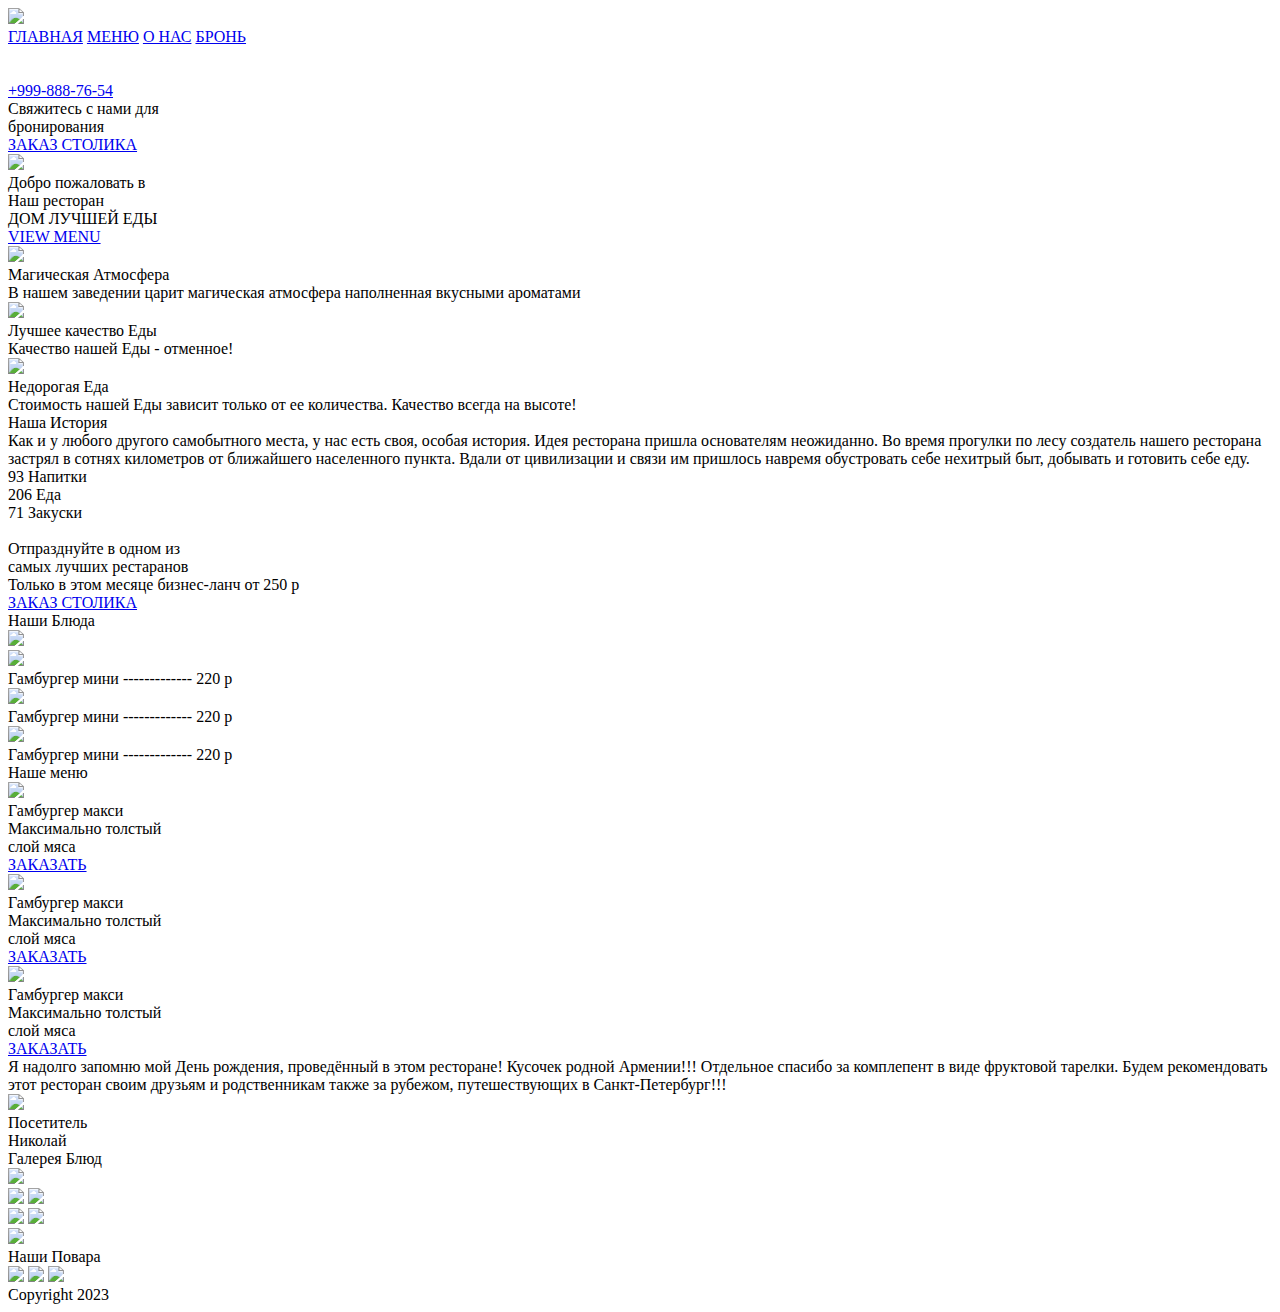
==== index.html @ fa875f60 "Add files via upload" ====
<!DOCTYPE html>
<html>
	<head>
		<meta charset="utf-8">
        <link rel="preconnect" href="https://fonts.googleapis.com">
        <link rel="preconnect" href="https://fonts.gstatic.com" crossorigin>
        <link href="https://fonts.googleapis.com/css2?family=Open+Sans:wght@300;400;500;600;700&display=swap" rel="stylesheet">
		<link rel="preconnect" href="https://fonts.googleapis.com">
        <link rel="preconnect" href="https://fonts.gstatic.com" crossorigin>
        <link href="https://fonts.googleapis.com/css2?family=Open+Sans:wght@300;400;500;600;700&family=Tinos:wght@400;700&display=swap" rel="stylesheet">
        <link rel="preconnect" href="https://fonts.googleapis.com">
        <link rel="preconnect" href="https://fonts.gstatic.com" crossorigin>
        <link href="https://fonts.googleapis.com/css2?family=Open+Sans:ital@1&display=swap" rel="stylesheet">
        <link rel="icon" type="images/x-icon" href="icon2.icon"> 
        <title>Ресторан</title>
    <link rel="stylesheet"
    href="Restoran.css">   
	</head>
	<body>
        <div class="header">
            <div class="container">
                <div class="header-line">
                    <div class="header-logo">
                        <img src="logo.png" >
                    </div>

                    <div class="nav">
                        <a class="nav-item" href="@">ГЛАВНАЯ</a>
                        <a class="nav-item" href="@">МЕНЮ</a>
                        <a class="nav-item" href="@">О НАС</a>
                        <a class="nav-item" href="@">БРОНЬ</a>
                    </div>

                    <div class="cart">
                        <a href="@">
                            <img class="cart-img" src="cart.png" alt="">
                        </a>

                    </div>

                    <div class="phone">
                        <div class="phome-holder">
                            <div class="phone-img">
                                <img src="phone.png" alt="">
                            </div>

                            <div class="number"><a class="num" href="@">
                                +999-888-76-54</a>
                            </div>
                        </div>

                        <div class="phone-text">
                            Свяжитесь с нами для <br> бронирования
                        </div>
                    </div>

                    <div class="btn">
                        <a class="button" href="@">ЗАКАЗ СТОЛИКА</a>
                    </div>

                    <div class="burger-menu">
                        <a href="">
                            <img src="burger-img.png.png">
                        </a>
                    </div>
                </div>

                <div class="header-down">
                    <div class="header-title">
                        Добро пожаловать в

                        <div class="header-subtitle">
                            Наш ресторан
                        </div>

                        <div class="header-suptitle">
                            ДОМ ЛУЧШЕЙ ЕДЫ
                        </div>

                        <div class="header-bth">
                        <a href="@" class="header-button">VIEW MENU</a>
                        </div>   
                    </div>

                </div>
            </div>
        </div>

        <div class="cards">
            <div class="container">

                <div class="cards-holder">

                    <div class="card">

                        <div class="card-image">
                            <img class="card-img" src="card.png">
                        </div>

                        <div class="card-title">
                            Магическая <span>Атмосфера</span>
                        </div>

                        <div class="card-desc">
                            В нашем заведении царит магическая 
                            атмосфера наполненная вкусными ароматами
                        </div>   
                    </div>

                    <div class="card">

                        <div class="card-image">
                            <img class="card-img" src="card.png">
                        </div>

                        <div class="card-title">
                            Лучшее качество <span>Еды</span>
                        </div>

                        <div class="card-desc">
                            Качество нашей 
                            Еды - отменное!                            
                        </div>   
                    </div>
                    
                    <div class="card">

                        <div class="card-image">
                            <img class="card-img" src="card.png">
                        </div>

                        <div class="card-title">
                            Недорогая <span>Еда</span>
                        </div>

                        <div class="card-desc">
                            Стоимость нашей Еды
                            зависит только от ее
                            количества. Качество
                            всегда на высоте!                            
                        </div>   
                    </div>
                </div>                       
            </div>  

        </div>

        <div class="history">

            <div class="container">

                <div class="history-holder">

                    <div class="history-info">

                        <div class="history-title">
                            Наша <span>История</span>
                        </div>

                        <div class="history-desc">
                            Как и у любого другого самобытного места, у нас есть своя, особая история. 
                            Идея ресторана пришла основателям неожиданно. 
                            Во время прогулки по лесу создатель нашего ресторана застрял 
                            в сотнях километров от ближайшего населенного пункта. 
                            Вдали от цивилизации и связи им пришлось навремя 
                            обустровать себе нехитрый быт, 
                            добывать и готовить себе еду.
                        </div>

                        <div class="history-number">

                            <div class="number-item">
                                93 <span>Напитки</span>
                            </div>

                            <div class="number-item">
                                206 <span>Еда</span>
                            </div>
                            
                            <div class="number-item">
                                71 <span>Закуски</span>
                            </div>
                        </div>    
                    </div>

                    <div class="history-images">
                        <img class="imgages-1" src="1.jpg" alt="" >
                        <img class="imgages-2" src="2.jpg" alt="" >
                        <img class="imgages-3" src="3.jpg" alt="" >
                    </div>
                </div>    
            </div>
            
        </div>

        <div class="black-block">

            <div class="container">

                <div class="block-holder">

                    <div class="left">
                        <div class="left-title">
                            Отпразднуйте в одном из <br> самых лучших рестаранов
                        </div>
                        <div class="left-text">
                            Только в этом месяце бизнес-ланч от 250 р
                        </div>
                    </div>

                    <div class="right">
                        <div class="right-button">
                            <a href="#" class="right-btn">ЗАКАЗ СТОЛИКА</a>
                        </div>
                    </div>

                </div>
            </div>

        </div>

        <div class="dishes">

            <div class="container">

                <div class="dishes-title">
                    Наши <span>Блюда</span>
                </div>

                <div class="burgers">
                    <div class="burgers-image">
                        <img src="pizza.jpg" class="pizza">
                    </div>

                    <div class="burgers-items">
                        <div class="burgers-item">
                            <img src="burger.jpg" class="burger">
                            <div class="burger-text">
                                Гамбургер мини -------------  220 р
                            </div>
                        </div>

                        <div class="burgers-item">
                            <img src="burger.jpg" class="burger">
                            <div class="burger-text">
                                Гамбургер мини -------------  220 р
                            </div>
                        </div>

                        <div class="burgers-item">
                            <img src="burger.jpg" class="burger">
                            <div class="burger-text">
                                Гамбургер мини -------------  220 р
                            </div>
                        </div>
                        
                    </div>
                </div>
            </div>

        </div>
        <div class="menu">

            <div class="container">

                <div class="menu-title">
                    Наше меню
                </div>

                <div class="menu-items">

                    <div class="menu-item">
                        <div class="menu-image">
                            <img src="burger i.jpg" class="menu-img">
                        </div>

                        <div class="menu-text">
                            Гамбургер макси
                        </div>

                        <div class="menu-subtext">
                            Максимально толстый<br> слой мяса
                        </div>

                        <div class="menu-bottom">
                            <a href="@" class="menu-btn">ЗАКАЗАТЬ</a>
                        </div>
                    </div>

                    <div class="menu-item">
                        <div class="menu-image">
                            <img src="burger i.jpg" class="menu-img">
                            
                        </div>

                        <div class="menu-text">
                            Гамбургер макси
                        </div>

                        <div class="menu-subtext">
                            Максимально толстый<br> слой мяса
                        </div>

                        <div class="menu-bottom">
                            <a href="@" class="menu-btn">ЗАКАЗАТЬ</a>
                        </div>
                    </div>

                    <div class="menu-item">
                        <div class="menu-image">
                            <img src="burger i.jpg" class="menu-img">
                        </div>

                        <div class="menu-text">
                            Гамбургер макси
                        </div>

                        <div class="menu-subtext">
                            Максимально толстый<br> слой мяса
                        </div>

                        <div class="menu-bottom">
                            <a href="@" class="menu-btn">ЗАКАЗАТЬ</a>
                        </div>
                    </div>

                </div>

            </div>

        </div>
        <div class="coment">

            <div class="container">

                <div class="coment-text">
                    Я надолго запомню мой День рождения,
                     проведённый в этом ресторане! Кусочек родной Армении!!! 
                     Отдельное спасибо за комплепент в виде фруктовой тарелки. 
                     Будем рекомендовать этот ресторан 
                     своим друзьям и родственникам также за рубежом,
                     путешествующих в Санкт-Петербург!!!
                </div>

                <div class="coment-image">
                    <img src="face.png" class="coment-img">
                </div>

                <div class="coment-type">
                    Посетитель
                </div>

                <div class="coment-name">
                    Николай
                </div>
            </div>

        </div>
        <div class="galery">

            <div class="container">

                <div class="galery-title">
                    Галерея <span>Блюд</span>
                </div>

            </div>

            <div class="galery-content">

                <div class="galery-left">

                    <div class="galery-up">
                        <img class="img-gal high" src="10.jpg">
                    </div>

                    <div class="galery-down">
                        <img class="img-gal high" src="30.jpg">
                        <img class="img-gal" src="20.jpg">
                    </div>

                </div>

                <div class="galery-right">

                    <div class="galery-up">
                        <img class="img-gal" src="30.jpg">
                        <img class="img-gal" src="20.jpg">
                    </div>
                    
                    <div class="galery-down">
                        <img class="img-gal high" src="10.jpg"> 
                    </div>

                </div>

            </div>

        </div>
        <div class="cook">

            <div class="container">

                <div class="cook-title">
                    Наши <span>Повара</span>
                </div>

                <div class="cook-content">
                    <img src="1c.jpg">
                    <img src="2c.jpg">
                    <img src="3c.jpg">
                </div>

            </div>

        </div>
        <div class="footer">
            Copyright 2023
        </div>
    </body>
</html>
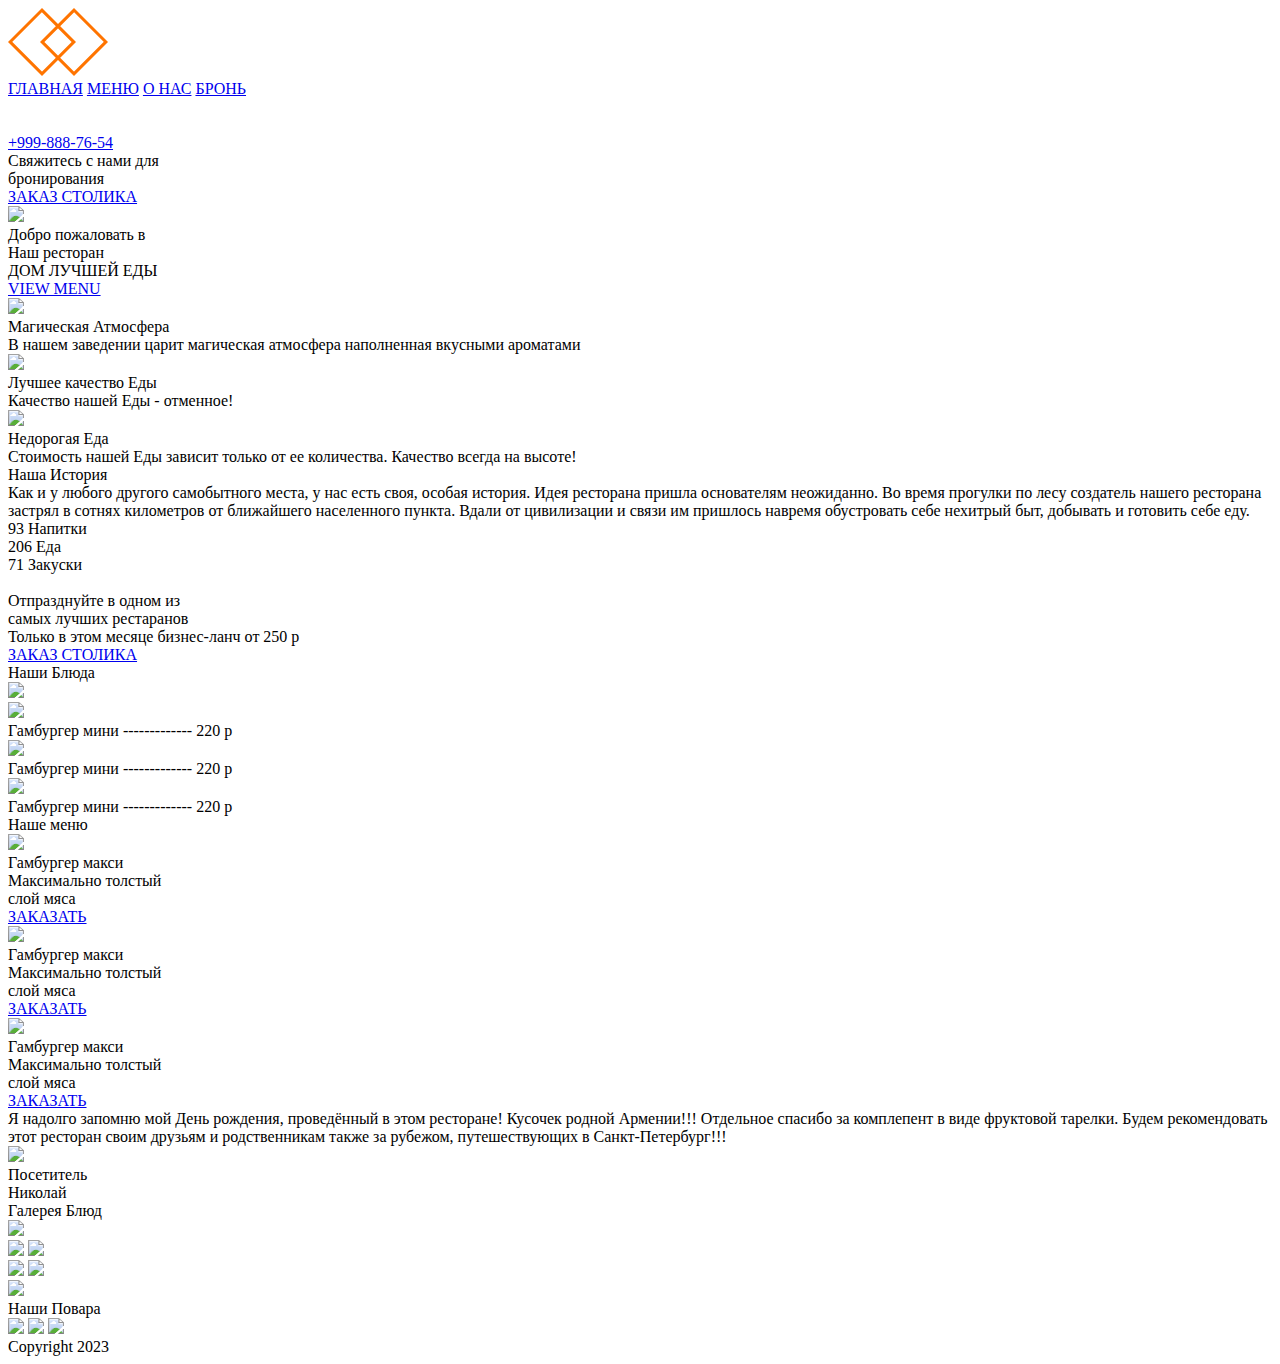
==== commit 6a982735: "Update index.html" ====
--- a/index.html
+++ b/index.html
@@ -14,14 +14,14 @@
         <link rel="icon" type="images/x-icon" href="icon2.icon"> 
         <title>Ресторан</title>
     <link rel="stylesheet"
-    href="Restoran.css">   
+    href="style.css">   
 	</head>
 	<body>
         <div class="header">
             <div class="container">
                 <div class="header-line">
                     <div class="header-logo">
-                        <img src="logo.png" >
+                        <img src="img/logo.png" >
                     </div>
 
                     <div class="nav">
@@ -418,4 +418,4 @@
             Copyright 2023
         </div>
     </body>
-</html>+</html>
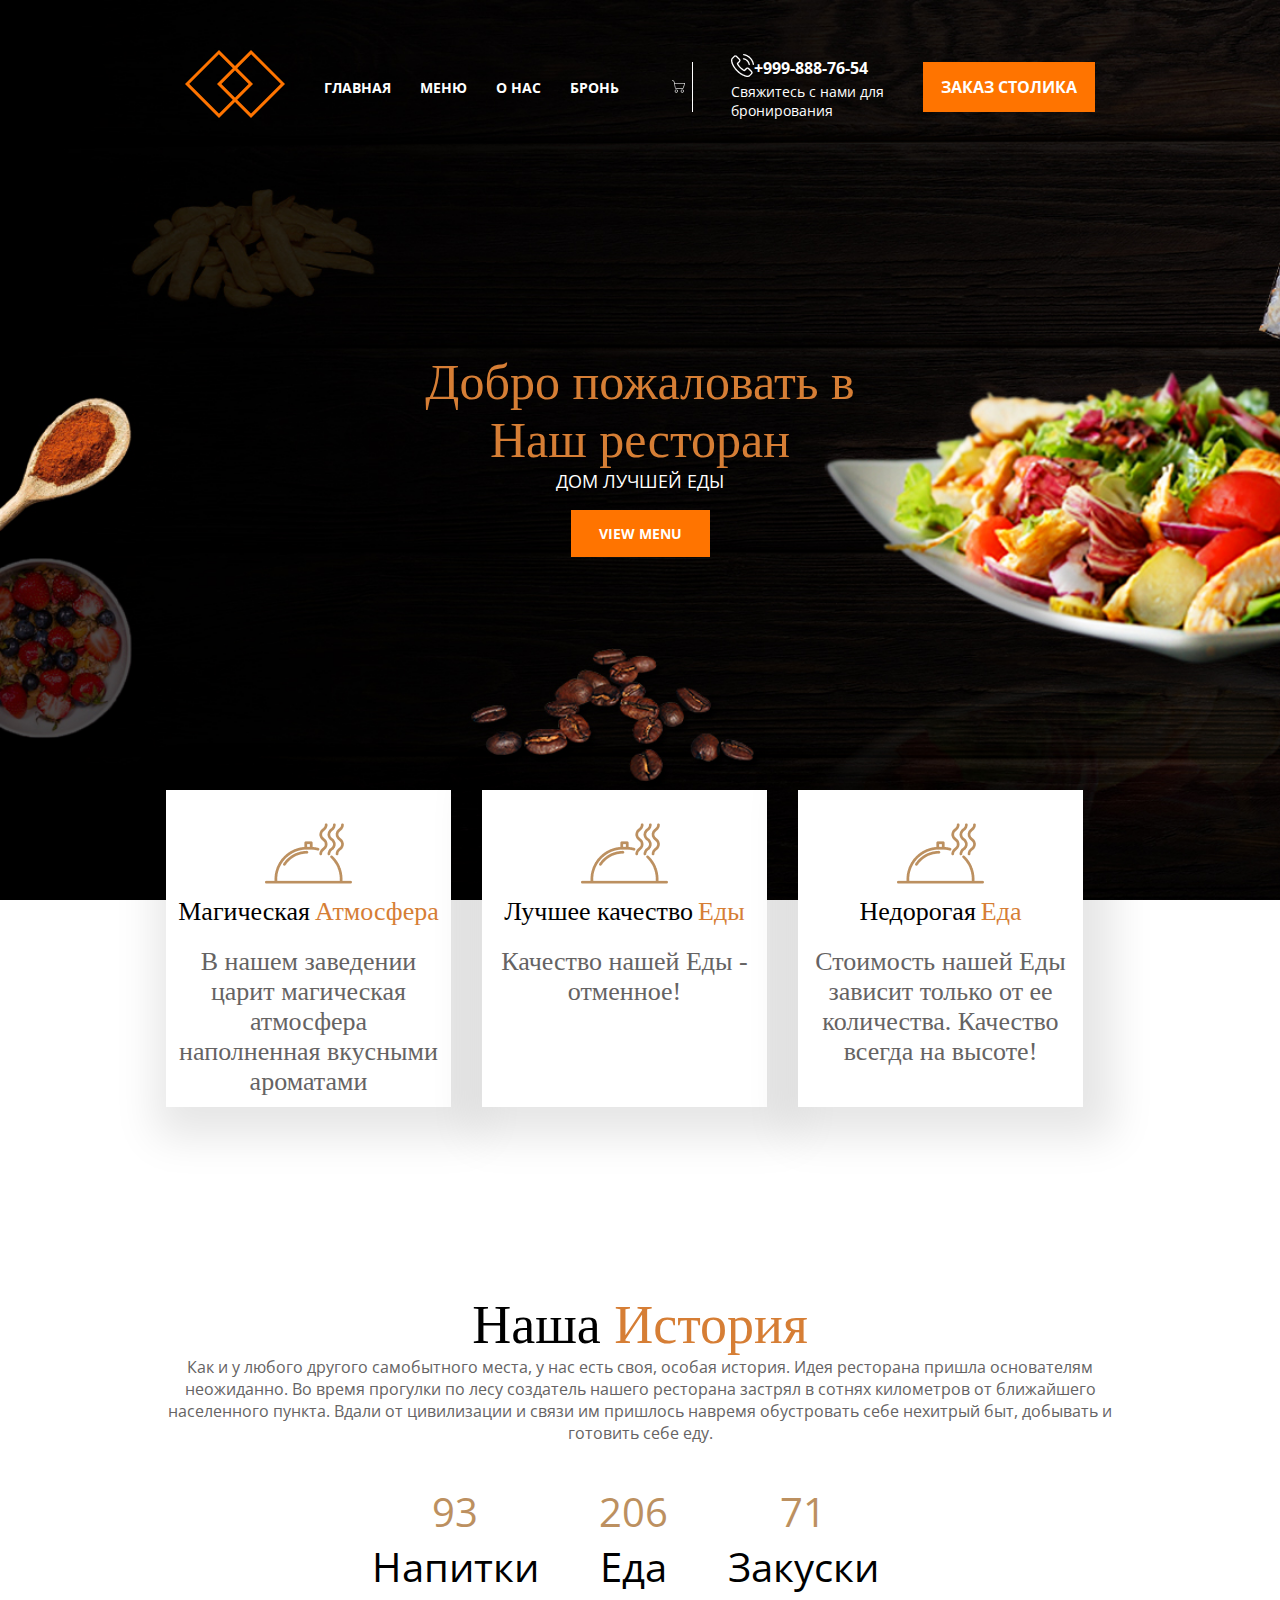
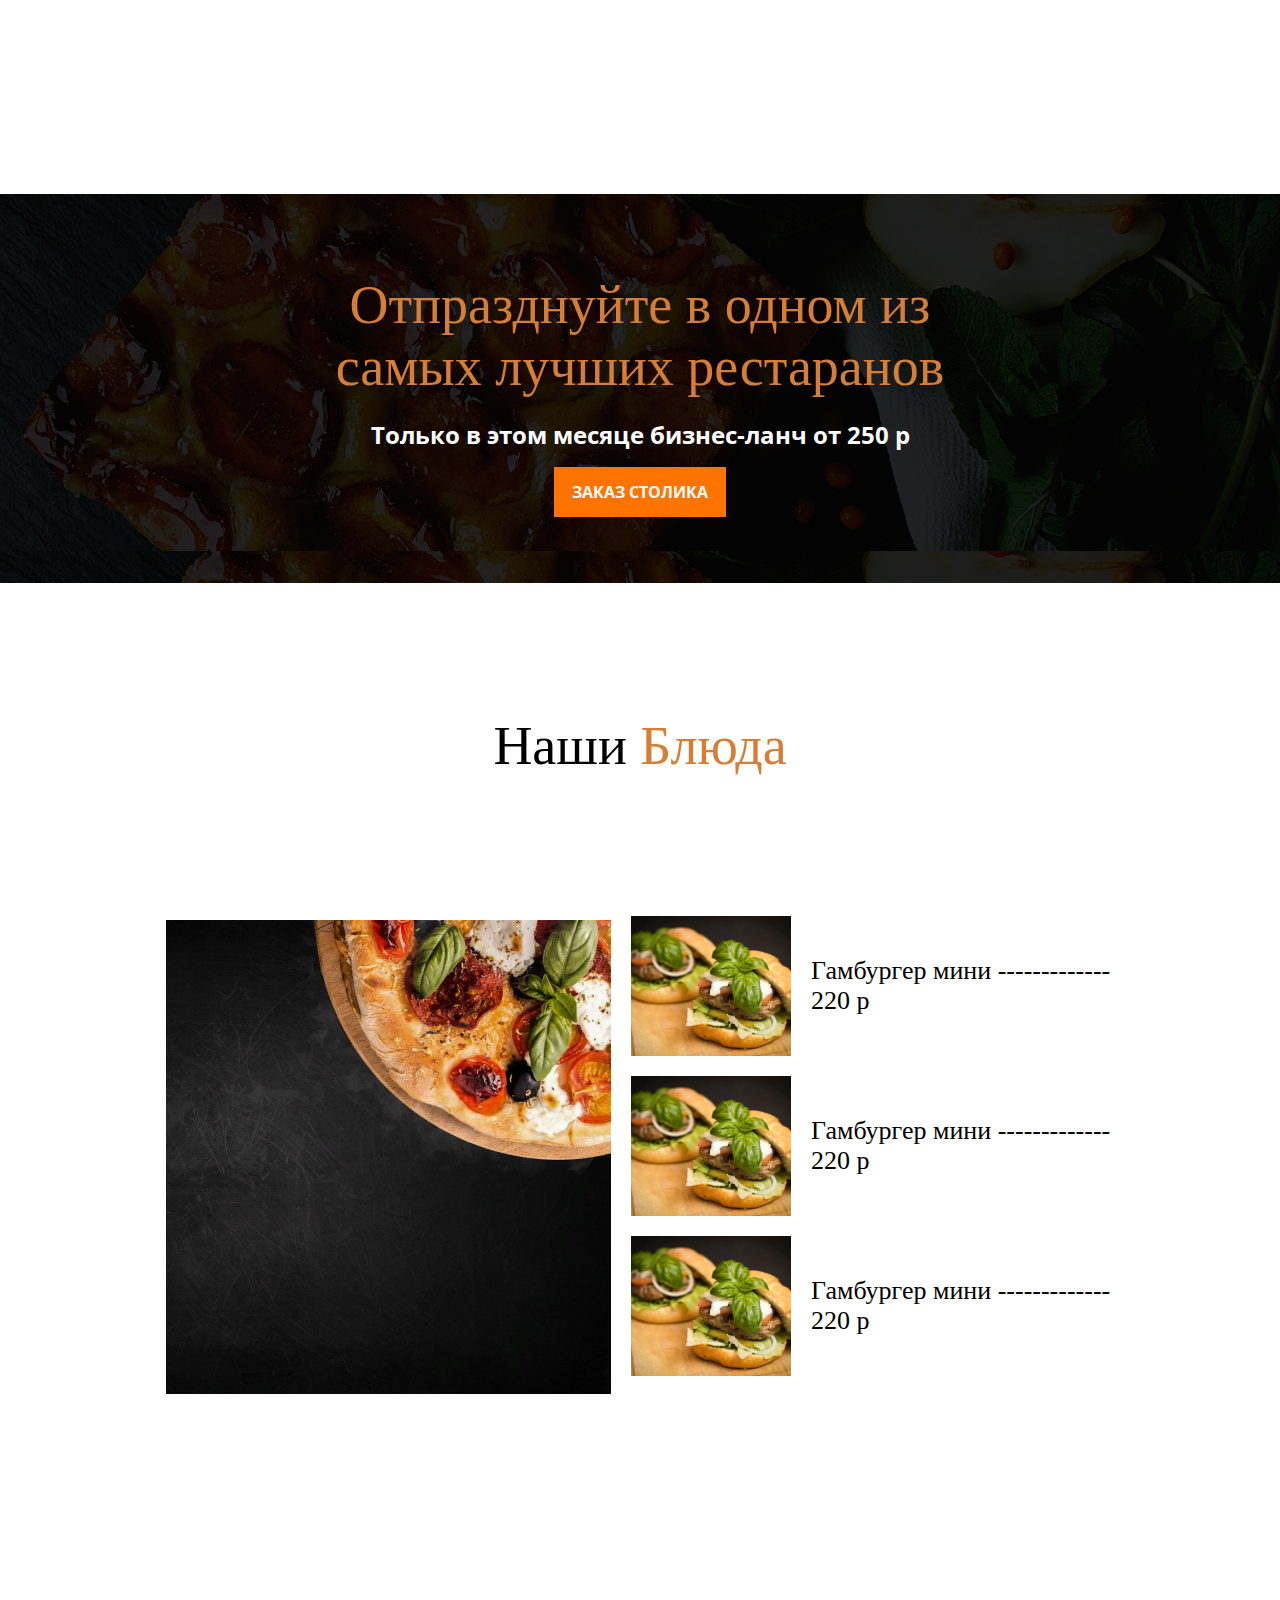
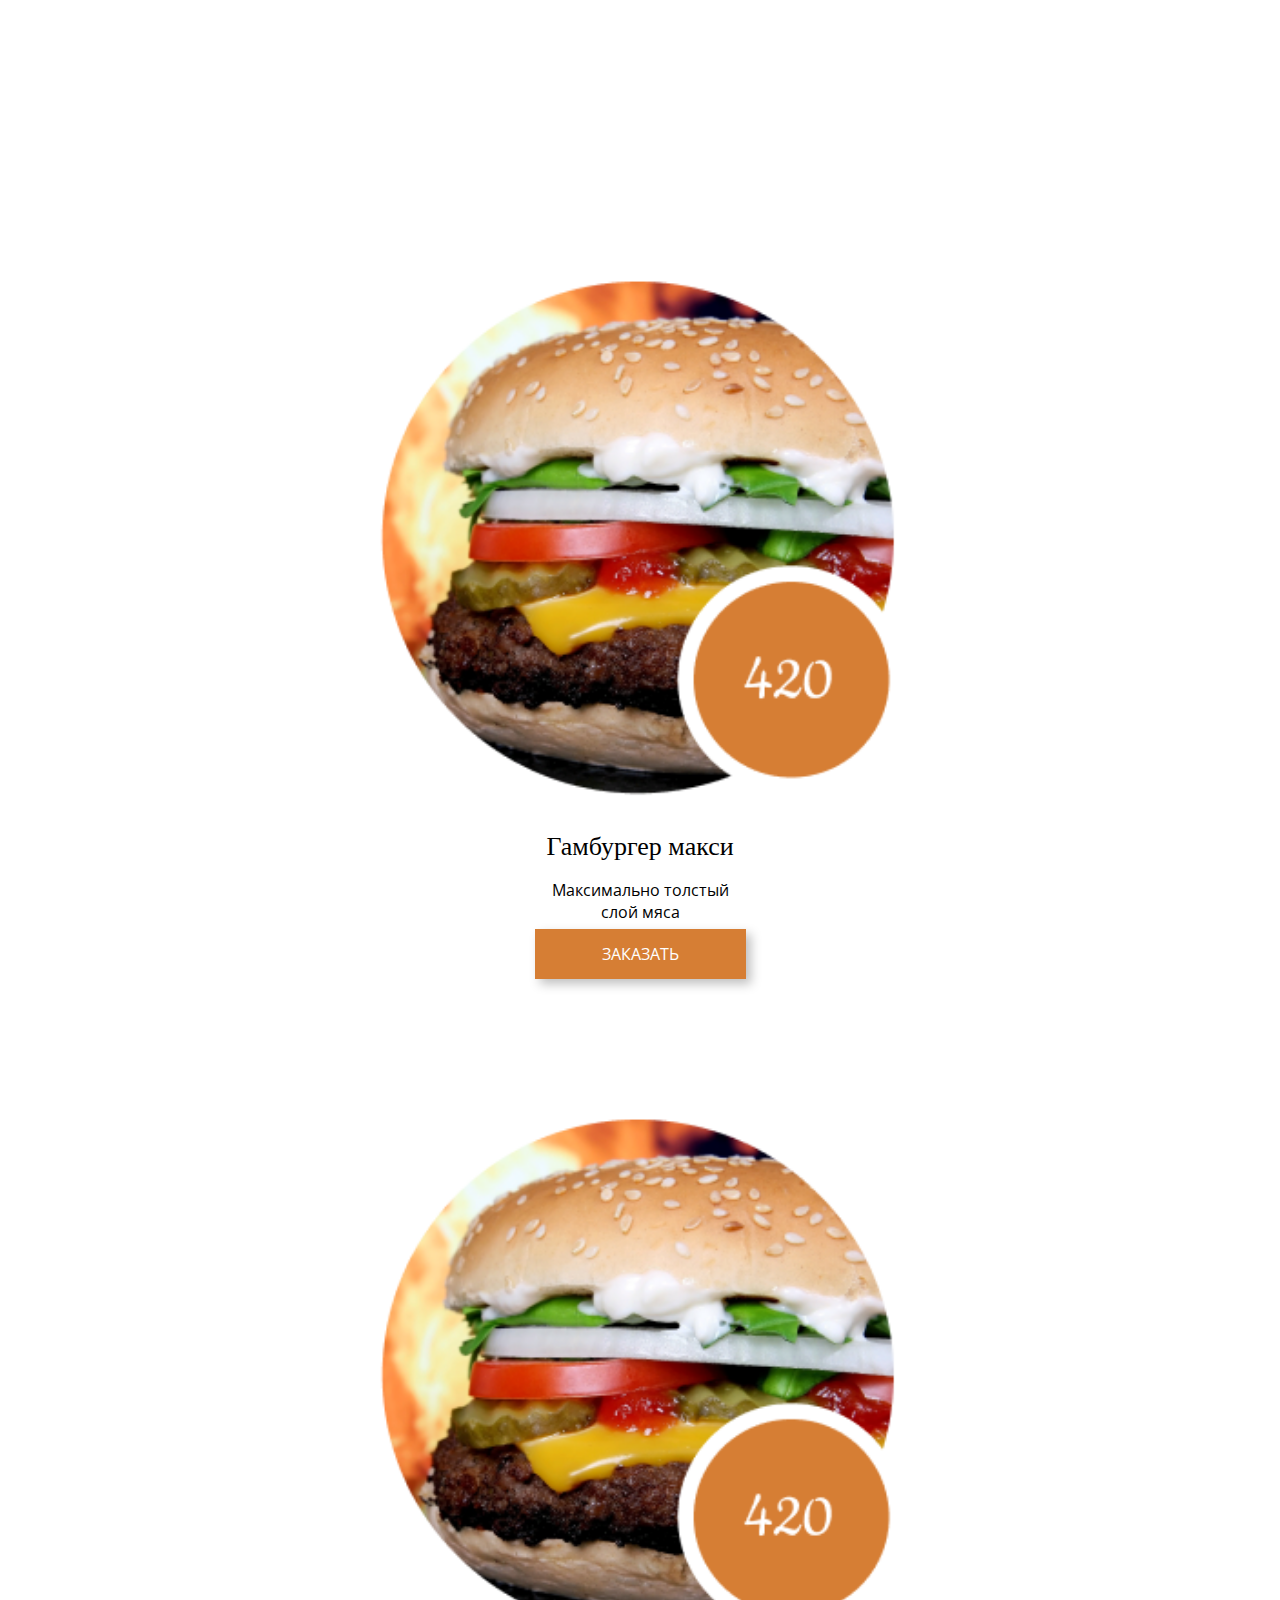
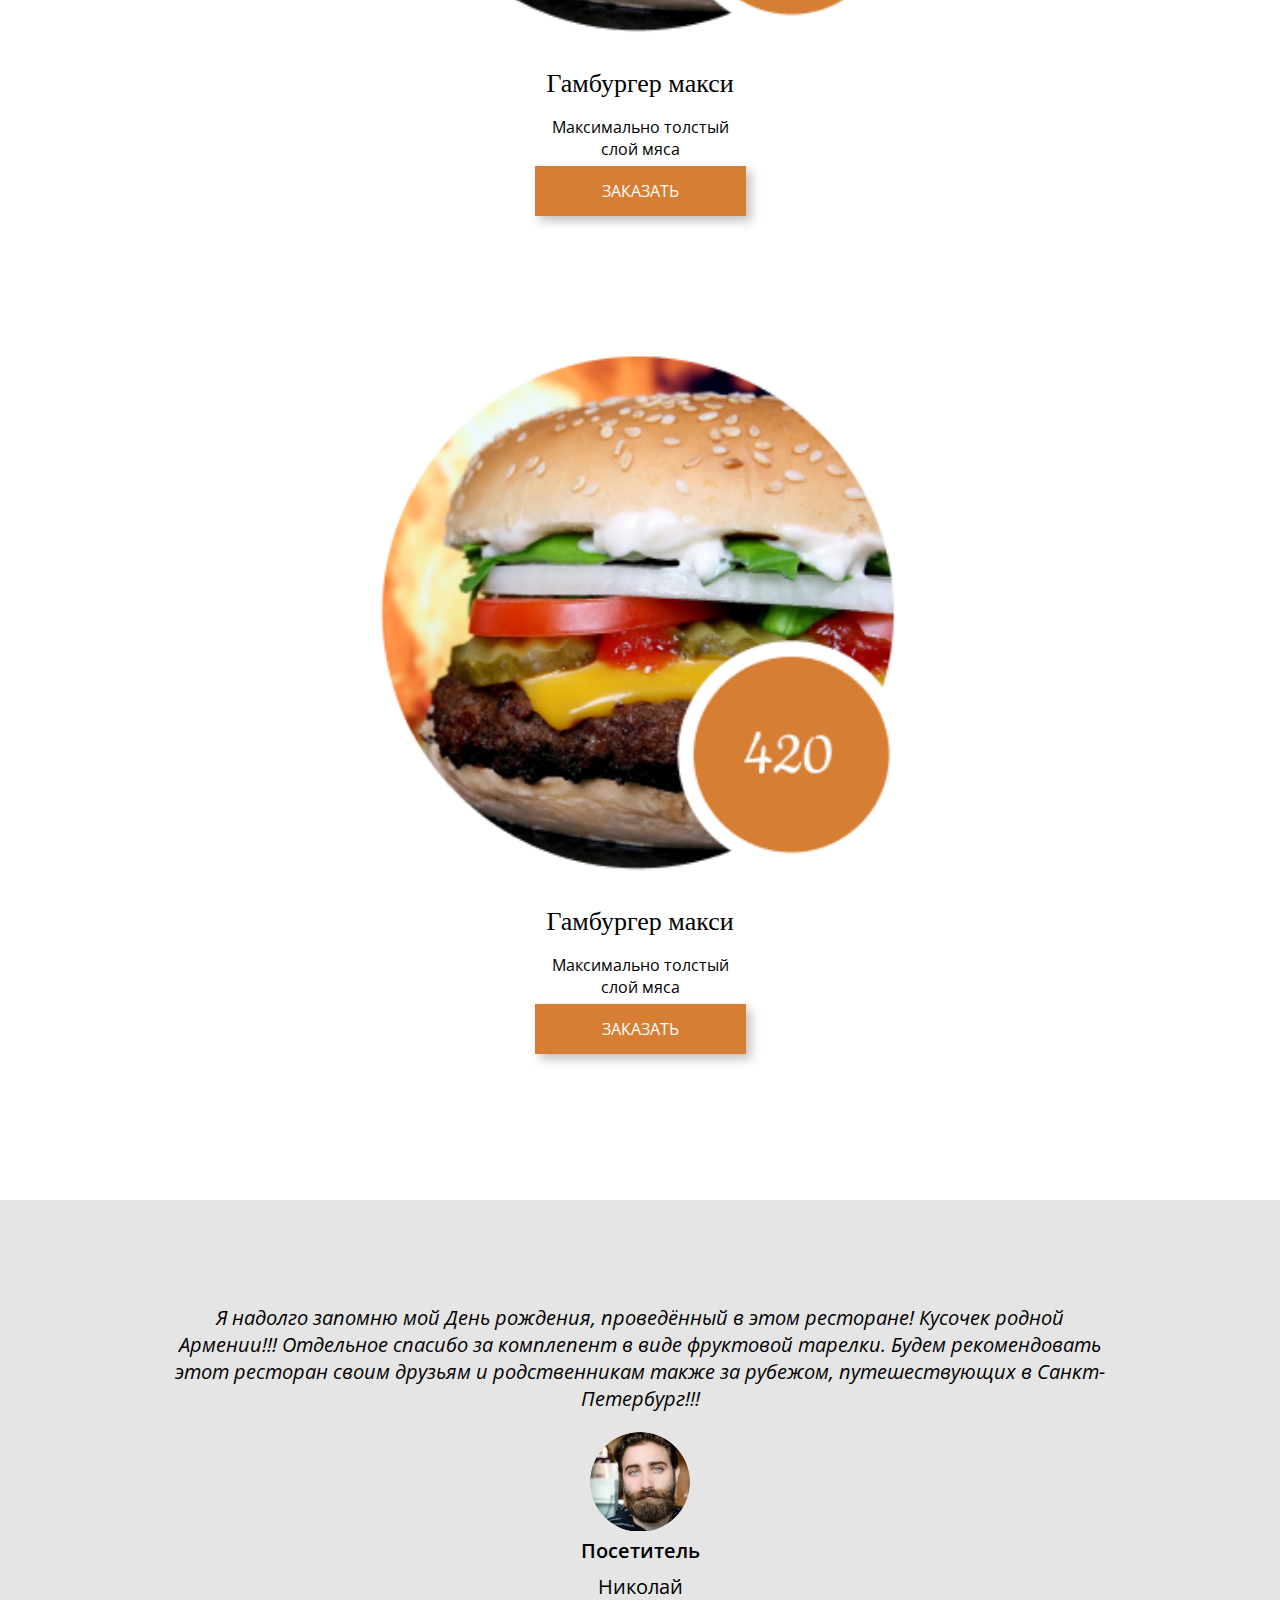
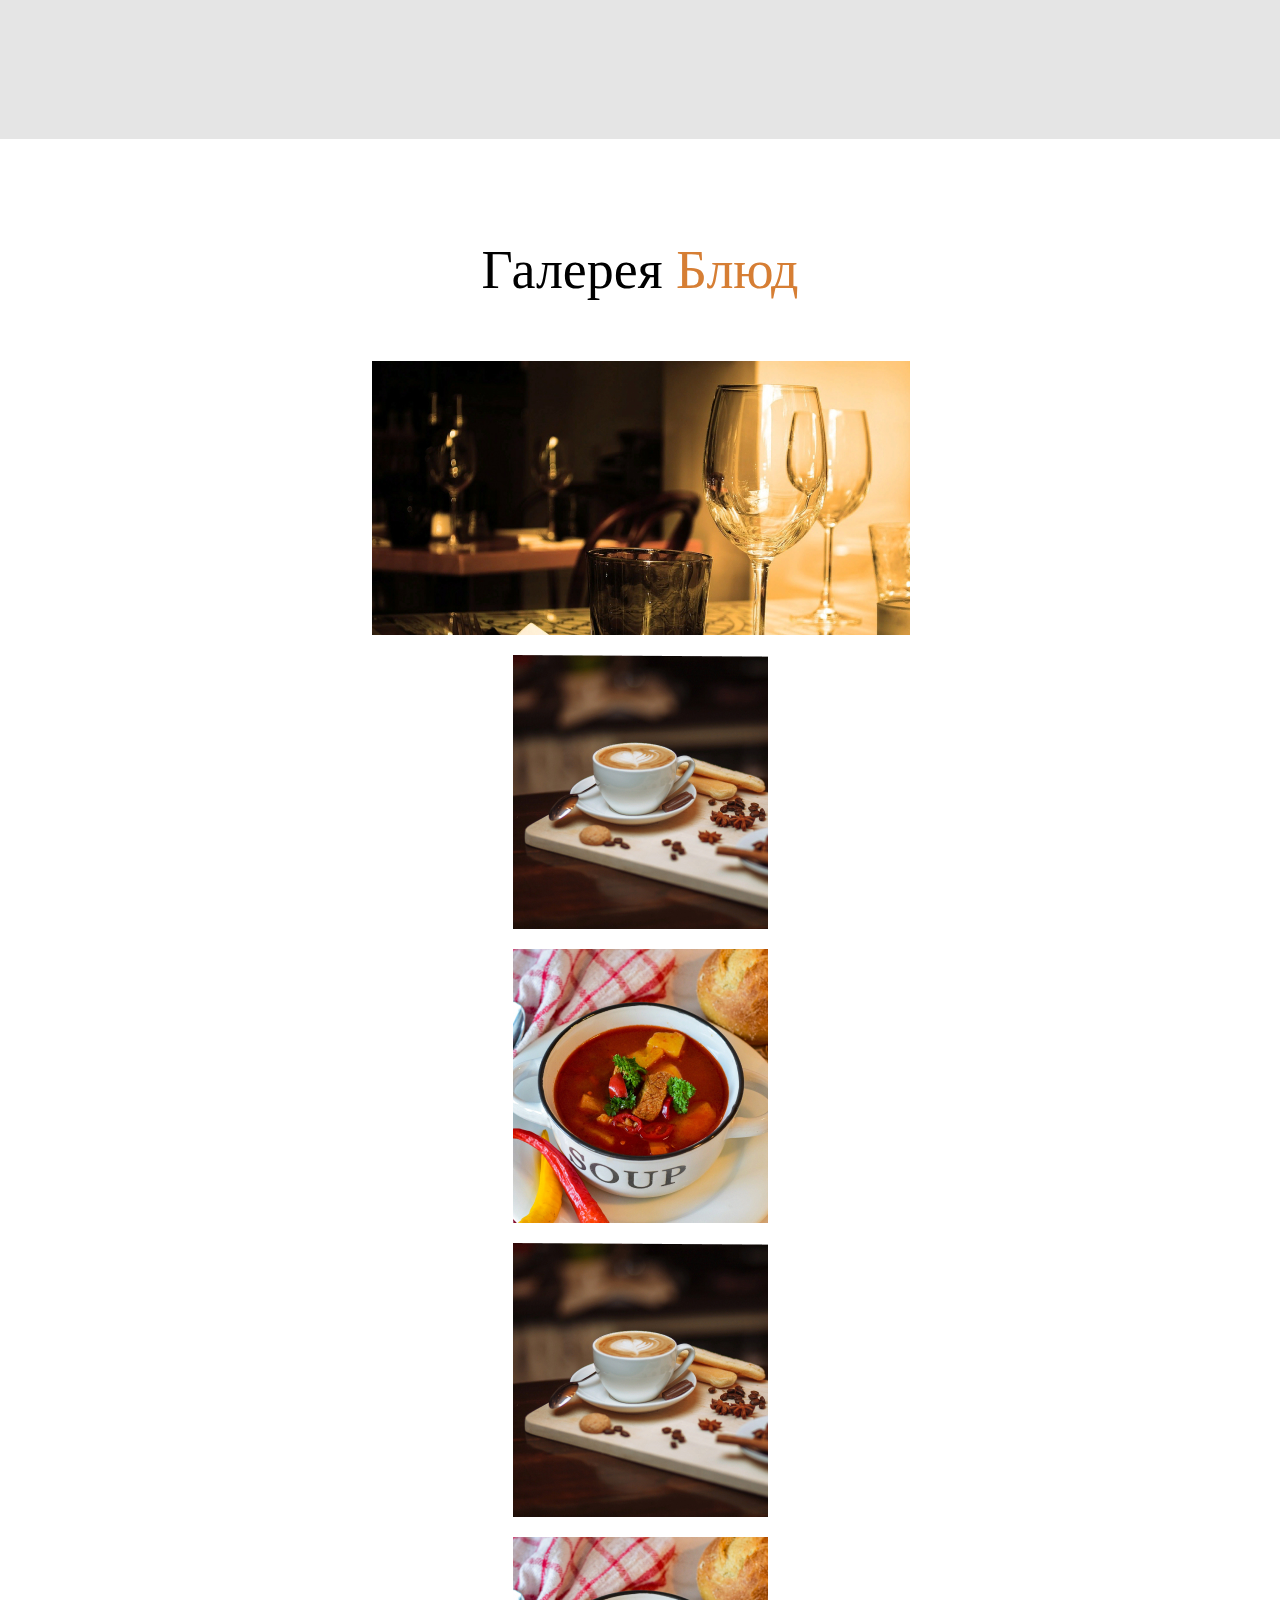
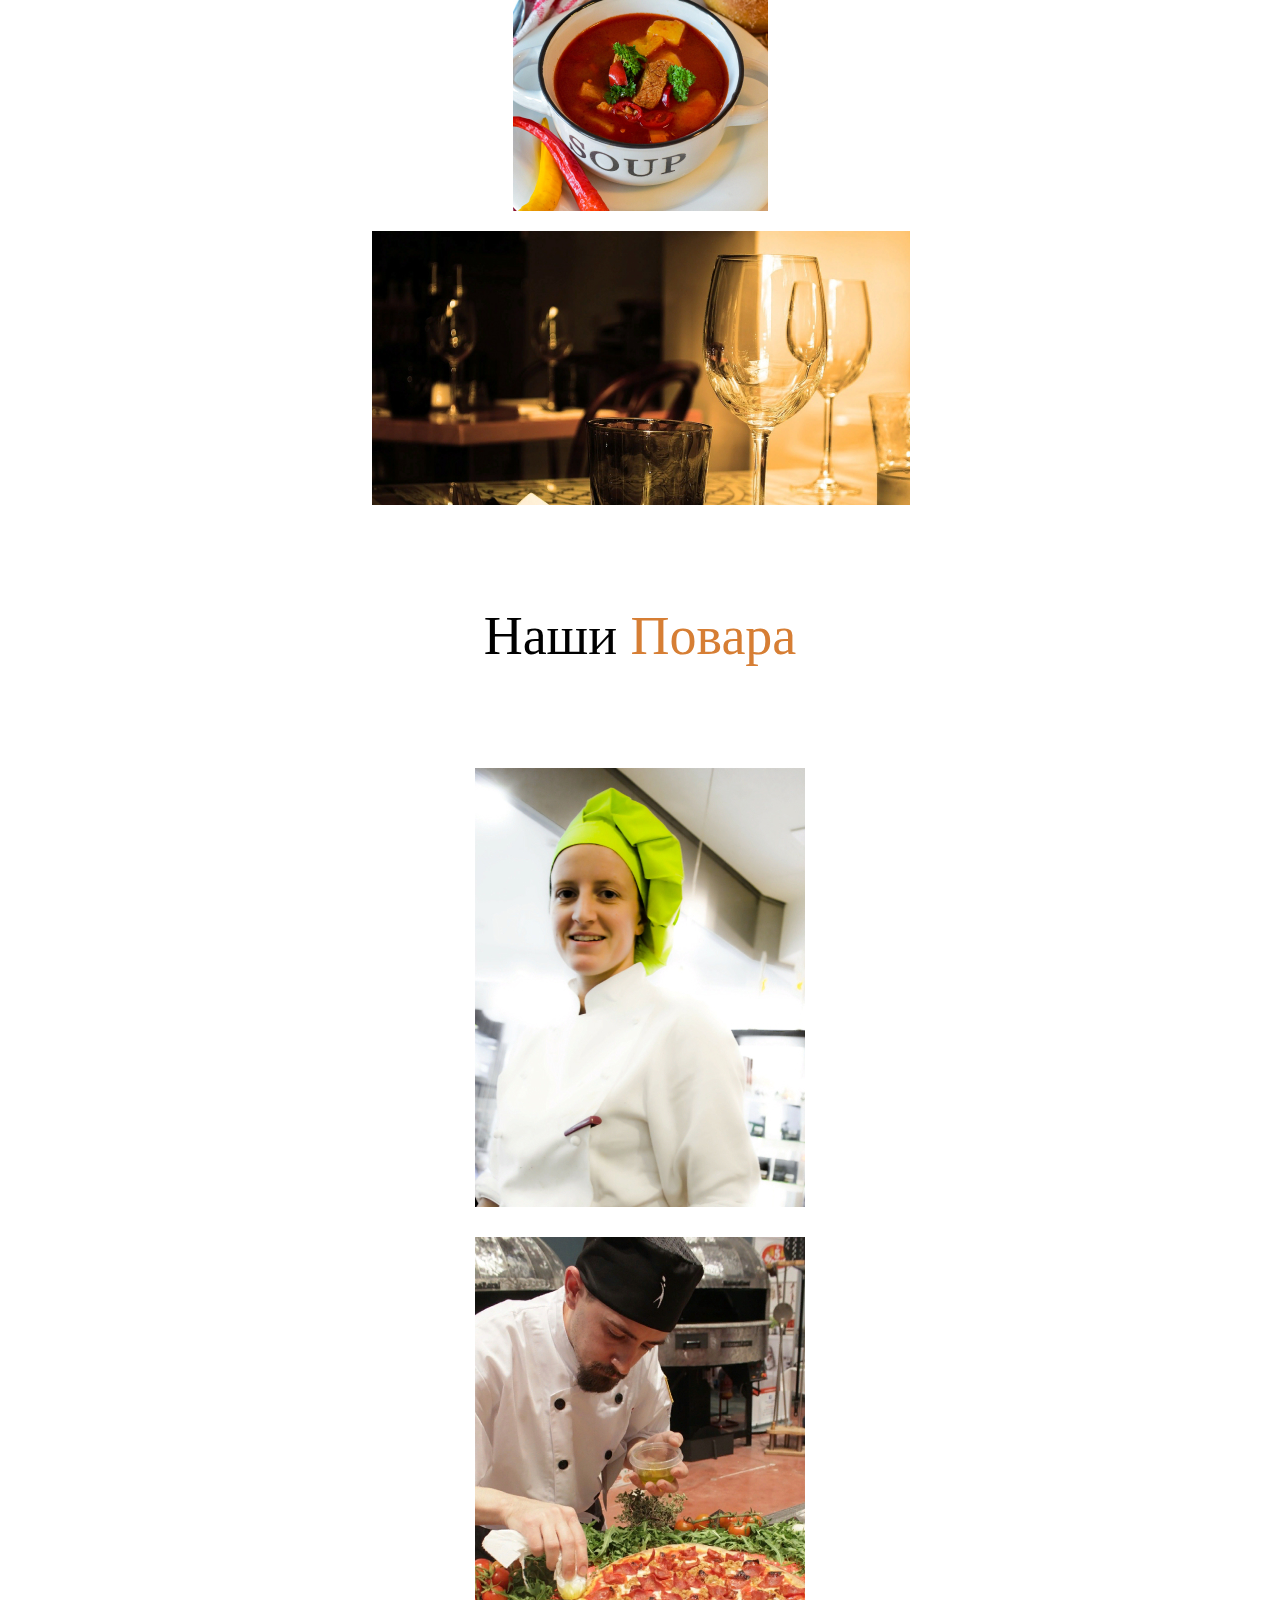
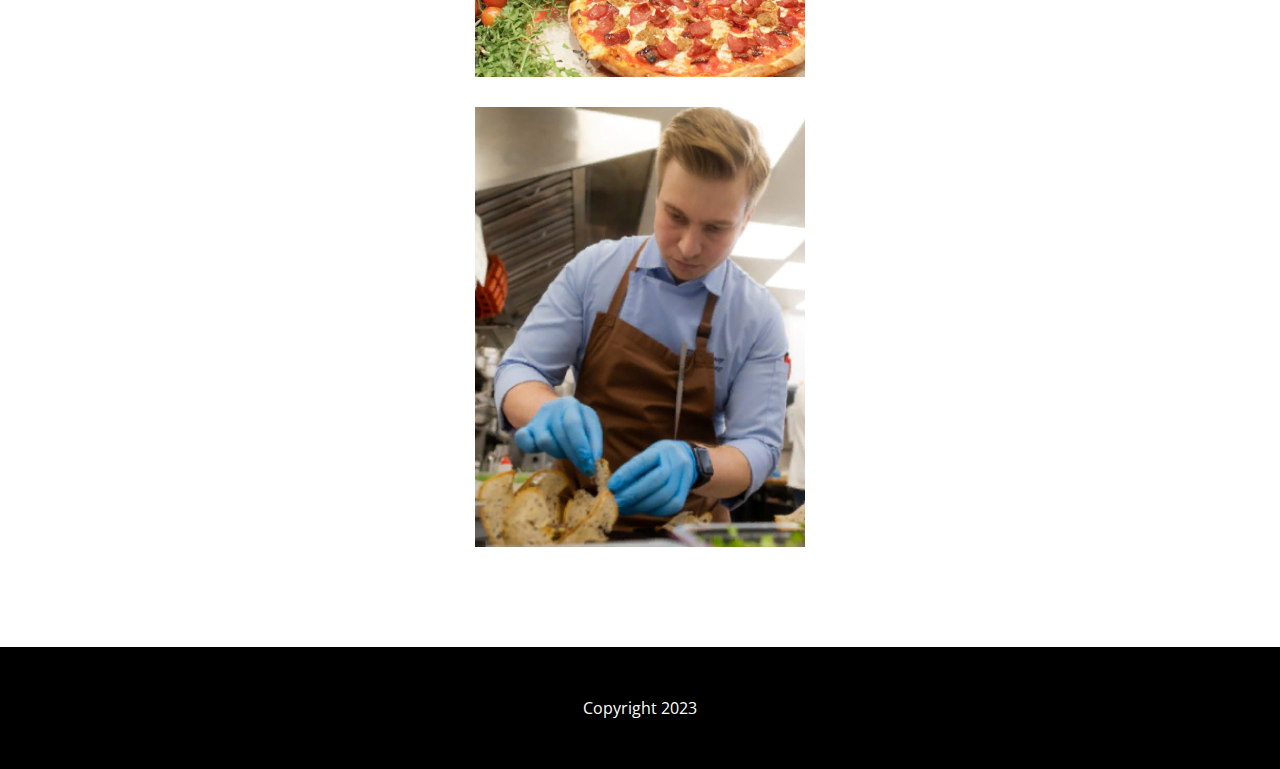
==== commit 6b5c1da5: "Update index.html" ====
--- a/index.html
+++ b/index.html
@@ -11,7 +11,7 @@
         <link rel="preconnect" href="https://fonts.googleapis.com">
         <link rel="preconnect" href="https://fonts.gstatic.com" crossorigin>
         <link href="https://fonts.googleapis.com/css2?family=Open+Sans:ital@1&display=swap" rel="stylesheet">
-        <link rel="icon" type="images/x-icon" href="icon2.icon"> 
+        <link rel="icon" type="images/x-icon" href="img/icon2.icon"> 
         <title>Ресторан</title>
     <link rel="stylesheet"
     href="style.css">   
@@ -33,7 +33,7 @@
 
                     <div class="cart">
                         <a href="@">
-                            <img class="cart-img" src="cart.png" alt="">
+                            <img class="cart-img" src="img/cart.png" alt="">
                         </a>
 
                     </div>
@@ -41,7 +41,7 @@
                     <div class="phone">
                         <div class="phome-holder">
                             <div class="phone-img">
-                                <img src="phone.png" alt="">
+                                <img src="img/phone.png" alt="">
                             </div>
 
                             <div class="number"><a class="num" href="@">
@@ -58,10 +58,18 @@
                         <a class="button" href="@">ЗАКАЗ СТОЛИКА</a>
                     </div>
 
-                    <div class="burger-menu">
-                        <a href="">
-                            <img src="burger-img.png.png">
-                        </a>
+                    <div id="burger" class="burger-menu">
+                        <button id="burger">
+                            <img src="img/burger-img.png.png">
+                        </button>
+
+                        <div id="menu" class="burger-slide disp">
+                            <a class="nav-item block" href="@">ГЛАВНАЯ</a>
+                            <a class="nav-item block" href="@">МЕНЮ</a>
+                            <a class="nav-item block" href="@">О НАС</a>
+                            <a class="nav-item block" href="@">БРОНЬ</a>
+                        </div>
+
                     </div>
                 </div>
 
@@ -94,7 +102,7 @@
                     <div class="card">
 
                         <div class="card-image">
-                            <img class="card-img" src="card.png">
+                            <img class="card-img" src="img/card.png">
                         </div>
 
                         <div class="card-title">
@@ -110,7 +118,7 @@
                     <div class="card">
 
                         <div class="card-image">
-                            <img class="card-img" src="card.png">
+                            <img class="card-img" src="img/card.png">
                         </div>
 
                         <div class="card-title">
@@ -126,7 +134,7 @@
                     <div class="card">
 
                         <div class="card-image">
-                            <img class="card-img" src="card.png">
+                            <img class="card-img" src="img/card.png">
                         </div>
 
                         <div class="card-title">
@@ -184,9 +192,9 @@
                     </div>
 
                     <div class="history-images">
-                        <img class="imgages-1" src="1.jpg" alt="" >
-                        <img class="imgages-2" src="2.jpg" alt="" >
-                        <img class="imgages-3" src="3.jpg" alt="" >
+                        <img class="imgages-1" src="img/1.jpg" alt="" >
+                        <img class="imgages-2" src="img/2.jpg" alt="" >
+                        <img class="imgages-3" src="img/3.jpg" alt="" >
                     </div>
                 </div>    
             </div>
@@ -229,26 +237,26 @@
 
                 <div class="burgers">
                     <div class="burgers-image">
-                        <img src="pizza.jpg" class="pizza">
+                        <img src="img/pizza.jpg" class="pizza">
                     </div>
 
                     <div class="burgers-items">
                         <div class="burgers-item">
-                            <img src="burger.jpg" class="burger">
+                            <img src="img/burger.jpg" class="burger">
                             <div class="burger-text">
                                 Гамбургер мини -------------  220 р
                             </div>
                         </div>
 
                         <div class="burgers-item">
-                            <img src="burger.jpg" class="burger">
+                            <img src="img/burger.jpg" class="burger">
                             <div class="burger-text">
                                 Гамбургер мини -------------  220 р
                             </div>
                         </div>
 
                         <div class="burgers-item">
-                            <img src="burger.jpg" class="burger">
+                            <img src="img/burger.jpg" class="burger">
                             <div class="burger-text">
                                 Гамбургер мини -------------  220 р
                             </div>
@@ -271,7 +279,7 @@
 
                     <div class="menu-item">
                         <div class="menu-image">
-                            <img src="burger i.jpg" class="menu-img">
+                            <img src="img/burger i.jpg" class="menu-img">
                         </div>
 
                         <div class="menu-text">
@@ -289,7 +297,7 @@
 
                     <div class="menu-item">
                         <div class="menu-image">
-                            <img src="burger i.jpg" class="menu-img">
+                            <img src="img/burger i.jpg" class="menu-img">
                             
                         </div>
 
@@ -308,7 +316,7 @@
 
                     <div class="menu-item">
                         <div class="menu-image">
-                            <img src="burger i.jpg" class="menu-img">
+                            <img src="img/burger i.jpg" class="menu-img">
                         </div>
 
                         <div class="menu-text">
@@ -343,7 +351,7 @@
                 </div>
 
                 <div class="coment-image">
-                    <img src="face.png" class="coment-img">
+                    <img src="img/face.png" class="coment-img">
                 </div>
 
                 <div class="coment-type">
@@ -371,12 +379,12 @@
                 <div class="galery-left">
 
                     <div class="galery-up">
-                        <img class="img-gal high" src="10.jpg">
+                        <img class="img-gal high" src="img/10.jpg">
                     </div>
 
                     <div class="galery-down">
-                        <img class="img-gal high" src="30.jpg">
-                        <img class="img-gal" src="20.jpg">
+                        <img class="img-gal high" src="img/30.jpg">
+                        <img class="img-gal" src="img/20.jpg">
                     </div>
 
                 </div>
@@ -384,12 +392,12 @@
                 <div class="galery-right">
 
                     <div class="galery-up">
-                        <img class="img-gal" src="30.jpg">
-                        <img class="img-gal" src="20.jpg">
+                        <img class="img-gal" src="img/30.jpg">
+                        <img class="img-gal" src="img/20.jpg">
                     </div>
                     
                     <div class="galery-down">
-                        <img class="img-gal high" src="10.jpg"> 
+                        <img class="img-gal high" src="img/10.jpg"> 
                     </div>
 
                 </div>
@@ -406,9 +414,9 @@
                 </div>
 
                 <div class="cook-content">
-                    <img src="1c.jpg">
-                    <img src="2c.jpg">
-                    <img src="3c.jpg">
+                    <img src="img/1c.jpg">
+                    <img src="img/2c.jpg">
+                    <img src="img/3c.jpg">
                 </div>
 
             </div>
@@ -417,5 +425,7 @@
         <div class="footer">
             Copyright 2023
         </div>
+
+        <script src="apps.js"></script>
     </body>
 </html>
--- a/style.css
+++ b/style.css
@@ -0,0 +1,681 @@
+body {
+    margin: 0;
+    font-family: 'Open Sans', sans-serif;
+}
+
+.container {
+    margin: 0px 166px;
+}
+
+.header {
+    background-image: url(img/bg.png);
+    height: 100vh;
+    background-repeat: no-repeat;
+    background-size: cover;
+}
+
+.header-line {
+    padding-top: 50px;
+    display: flex;
+    align-items: center;
+    justify-content: space-around;
+}
+
+.nav-item {
+    color: #fff;
+    text-decoration: none;
+    font-weight: 700;
+    font-size: 14px;
+
+    margin-right: 25px;
+
+    transition: 0.3s linear;
+}
+
+.nav-item:hover {
+    color: #8d0900;
+}
+
+.cart {
+    position: relative;
+    border-right: 1px solid #FFFFFF;
+    padding-right: 10px;
+    height: 50px;
+}
+
+.cart-img {
+    position: absolute;
+    top: 18px;
+    right: 7px;
+}
+
+.num {
+    color: #fff;
+    text-decoration: none;
+    font-weight: 700;
+
+    transition: 0.3s linear;
+}
+
+.num:hover {
+    color: #8d0900;
+}
+
+.phone-text {
+    color: #fff;
+    font-size: 14px;
+    font-weight: 400;
+}
+
+.phome-holder {
+    display: flex;
+    align-items: center;
+}
+
+.button {
+    background-color: #FF7400;
+    color: #fff;
+    text-decoration: none;
+    padding: 14px 18px;
+    font-weight: 700;
+
+    transition:background-color 0.3s linear;
+}
+
+.button:hover {
+    background-color: #8d4b00;
+}
+
+.header-down {
+    position: relative;
+}
+
+.header-title {
+    color: #D67E35;
+    font-family: 'Tinos', serif;
+    font-size: 50px;
+    font-weight: 400;
+
+    text-align: center;
+    position: absolute;
+    left: 0;
+
+    margin-top: 230px;
+    margin-bottom: 12px;
+
+}
+
+.header-suptitle {
+    color: #fff;
+    font-size: 18px;
+    font-family: 'Open Sans', sans-serif; ;
+}
+
+.header-suptitle::after {
+    position: absolute;
+    content: '';
+    height: 2px;
+    width: 61px;
+    background-color: #fff;
+    top: 127px;
+    left: 60px;
+}
+
+.header-suptitle:before {
+    position: absolute;
+    content: '';
+    height: 2px;
+    width: 61px;
+    background-color: #fff;
+    top: 127px;
+    left: 308px;
+}
+
+.header-button {
+    background-color: #FF7400;
+    padding: 14px 28px;
+    color: #fff;
+    font-size: 14px;
+    font-weight: 700;
+    font-family: 'Open Sans', sans-serif;
+    text-decoration: none;
+
+transition: background-color 0.3s linear ;
+}
+
+.header-button:hover {
+    background-color: #8d4b00;
+}
+
+.cards-holder {
+    display: flex;
+    justify-content: center;
+}
+
+.card {
+    box-shadow: 10px 10px 40px 20px #0000001A;
+    width: 349px ;
+    margin-right: 31px;
+    background-color: #fff;
+    margin-top: -110px;
+    padding: 10px 10px;
+}
+
+.card-image {
+    display: flex;
+    justify-content: center;
+    padding-top: 10px;
+}
+
+.card-title {
+    display: flex;
+    justify-content: center;
+    margin-bottom: 20px;
+    font-family: 'Tinos', serif;
+    font-weight: 400;
+    font-size: 26px;
+}
+
+.card-title span {
+    color: #D67E35;
+    margin-left: 5px;
+}
+
+.card-desc {
+    text-align: center;
+    font-family: 'Tinos', serif;
+    font-size: 50px;
+    font-weight: 400;
+    font-size: 26px;
+    color: #656363;
+}
+
+
+.history {
+    margin-top: 166px;
+    padding-bottom: 200px;
+}
+
+.history-title {
+    font-family: 'Tinos', serif;
+    font-weight: 400;
+    font-size: 54px;
+    width: 444px;
+    text-align: center;
+    margin-top: 21px;
+}
+
+.history-title span {
+    color: #D67E35;
+
+}
+
+.history-desc {
+    color: #656363;
+    font-size: 16px;
+    width: 444px;
+    text-align: center;
+}
+
+.history-number {
+    display: flex;
+    width: 444px;
+    justify-content: center;
+    margin-top: 40px;
+    margin-left: 30px;
+}
+
+.number-item {
+    margin-right: 60px;
+    text-align: center;
+    font-size: 40px;
+    color: #BC9060;
+}
+
+.number-item span {
+    display: block;
+    color:#000
+}
+
+.history-images {
+    position: relative;
+}
+
+.history-holder {
+    display: flex;
+    justify-content: space-between;
+}
+
+.imgages-1 {
+    position: absolute;
+    z-index: 0;
+    top: 100px;
+    left: -630px;
+}
+
+.imgages-2 {
+    position: absolute;
+    z-index: 999;
+    top: -76px;
+    left: -450px;
+}
+
+.imgages-3 {
+    position: absolute;
+    z-index: 999;
+    top: 200px;
+    left: -250px;
+}
+
+.black-block {
+    background-image: url(img/black-bg.jpg);
+    padding: 80px 0;
+}
+
+.left-title {
+    color: #D67E35;
+    font-family: 'Tinos', serif;
+    font-size: 54px;
+    font-weight: 400;
+
+    margin-bottom: 20px;
+}   
+
+.left-text {
+    font-weight: 700;
+    font-size: 24px;
+    color: #FFFFFF;
+}
+
+.right-btn {  
+    background-color: #FF7400;
+    color: #fff;
+    text-decoration: none;
+    padding: 14px 18px;
+    font-weight: 700;
+
+    transition:background-color 0.3s linear;
+}
+
+.right-btn:hover {
+    background-color: #8d4b00;
+}
+
+
+
+.block-holder {
+    display: flex;
+    justify-content: space-between;
+    align-items: center;
+}
+
+.dishes-title {
+    color: #000000;
+    font-family: 'Tinos', serif;
+    font-size: 54px;
+    font-weight: 400;
+    text-align: center;
+    padding-top: 132px;
+    margin-bottom: 139px;
+}
+
+.dishes-title span {
+    color: #D67E35;
+}
+
+.dishes {
+    margin-bottom: 70px;
+}
+
+.burgers {
+    display: flex;
+    justify-content: center;
+}
+
+.burgers-item {
+    display: flex;
+    align-items: center;
+    margin-bottom: 20px;
+}
+
+.burgers-image {
+    margin-right: 20px;
+}
+
+.burger-text {
+    font-family: 'Tinos', serif;
+    font-size: 26px;
+    margin-left: 20px;
+}
+
+.menu {
+    background-image: url(img/menubg.jpg);
+    background-repeat: no-repeat; /*Что бы изображение не повторялось*/
+    background-size: cover; /*Расстягивает изображение на весь экран*/
+    padding-bottom: 100px;
+}
+
+.menu-title {
+    font-family: 'Tinos', serif;
+    font-size: 54px;
+    padding-top: 98px;
+    padding-bottom: 138px;
+
+    color: #FFFFFF;
+    text-align: center;
+}
+
+.menu-item {
+    background-color: #FFFFFF;
+    text-align: center;
+    width: 33%;
+    padding-top: 80px;
+    padding-bottom: 30px;
+
+    margin-right: 20px;
+
+}
+
+.menu-text {
+    font-family: 'Tinos', serif;
+    font-size: 26px;
+    padding-top: 16px;
+    padding-bottom: 17px;
+}
+
+.menu-subtext {
+    font-size: 16px;
+}
+
+.menu-btn {
+    background-color:#D67E34;
+    text-decoration: none;
+    padding: 14px 67px;
+    color: #FFFFFF;
+    font-size: 16px;
+    font-weight: 700px;
+    box-shadow: 5px 5px 10px 0px #00000040;
+
+    transition: background-color 0.3s linear;
+}
+
+.menu-btn:hover {
+    background-color: #8d4b00;
+} 
+
+.menu-bottom {
+   margin-top: 20px; 
+   margin-bottom: 10px;
+}
+
+.price-image {
+    position: absolute;
+    bottom: 0; /*Что бы елемент поставить на место, нужно установить top: 0; и left: 0;*/
+    right: 75px;
+}
+
+.menu-image {
+    position: relative;
+}
+
+.price-420 {
+    position: absolute;
+    bottom: 30px;
+    right: 100px;
+    color: #ffffff;
+    font-size: 30px;
+}
+
+.menu-items {
+    display: flex;
+    justify-content: center;
+}
+
+.coment {
+    background-color:#E5E5E5;
+    padding-top: 104px;
+    padding-bottom: 139px;
+}
+
+.coment-text {
+    text-align: center;
+    font-style: italic;
+    font-size: 20px;
+    margin-bottom: 20px;
+}
+
+.coment-img {
+    border-radius: 50px;
+}
+
+.coment-image {
+    text-align: center;
+}
+
+.coment-type {
+    font-weight: 600;
+    font-size: 20px;
+    text-align: center;
+}
+
+.coment-name {
+    padding-top: 9px;
+    font-size: 20px;
+    font-weight: 400;
+    text-align: center;
+} 
+
+.galery-title {
+    font-family: 'Tinos', serif;
+    font-size: 54px;
+    text-align: center;
+    padding-top: 100px;
+    margin-bottom: 60px;
+}
+
+.galery-title span {
+    color: #D67E34;
+}
+
+.galery-content {
+    display: flex;
+    justify-content: center;
+}
+
+.galery-left {
+    margin-right: 20px;
+}
+
+.galery-down, .galery-up {
+
+   display: flex;
+   justify-content: space-between;
+   margin-bottom: 20px;
+}
+
+.cook {
+    margin-bottom: 100px;
+}
+.cook-title {
+    font-family: 'Tinos', serif;
+    font-size: 54px;  
+    text-align: center;
+    margin-bottom: 100px;
+    margin-top: 100px;
+}
+
+.cook-title span {
+    color: #D67E34;
+}
+
+.cook-content {
+    display: flex;
+    justify-content: space-evenly;
+}
+
+.footer {
+    background-color: #000;
+    padding: 50px 0px;
+    color: #FFFFFF;
+    text-align: center;
+}
+
+.menu-img {
+    width: 90%;
+}
+
+.burger-menu {
+    display: none;
+}
+
+.block {
+    display: block;
+}
+
+.burger-slide {
+    position: absolute;
+}
+
+button {
+    border: none;
+    outline: none; /*Внешняя граница - outline*/
+    background-color: transparent; /*transparent - прозрачный*/
+}
+
+.disp {
+    display: none;
+}
+
+
+@media (max-width: 1300px) {
+    .menu-items {
+        display: block;
+    }
+
+    .menu-item {
+        margin: 20px auto;
+        width: 600px;
+    }
+
+    .header-title {
+        position: static;
+    }
+
+    .header-suptitle:before,
+    .header-suptitle:after {
+        content: none;
+    }
+
+    .cook-content {
+        display: block;
+    }
+
+    .cook-content img {
+        display: block;
+        margin-left: auto;
+        margin-right: auto;
+        margin-bottom: 30px;
+    }
+
+    .block-holder {
+        display: block;
+    }
+
+    .left-title,
+    .left-text,
+    .right-button {
+        text-align: center;
+    }
+
+    .right-button {
+        margin-top: 30px;
+    }
+
+    .history-images {
+        display: none;
+    }
+
+    .history-title,
+    .history-desc,
+    .history-number {
+        width: auto;
+    }
+
+    .galery-content {
+        display: block;
+    }
+
+    .img-gal,
+    .galery-up,
+    .galery-down {
+        display: block;
+        margin-left: auto;
+        margin-right: auto; /*С помощью выравнивания margin-left и margin-right, мы можем выровнять контент по центру*/ 
+    }
+
+    .img-gal {
+        margin-bottom: 20px;
+    }
+
+    .galery-left {
+        margin-right: 0;
+    }
+
+}
+
+@media (max-width: 1185px) {
+
+   .burger-menu {
+    display: block;
+   }
+
+   .nav,
+   .cart,
+   .phone,
+   .btn {
+    display: none;
+   }
+
+   .header-line {
+    justify-content: space-between;
+   }
+
+   .burgers-image {
+    display: none;
+   }
+}
+
+@media (max-width: 1000px) {
+
+    .cards-holder {
+        display: block;
+    }
+
+    .card {
+        width: 100%;
+        margin-top: 30px;
+        padding-bottom: 20px;
+    }
+}
+
+@media (max-width: 780px) {
+
+    .history-holder {
+        display: block;
+    }
+
+    .menu-item {
+        width: auto;
+    }
+
+    .number-item {
+        font-size: 23px;
+    }
+
+    .high {
+        display: none;
+    }
+
+}
+
+
